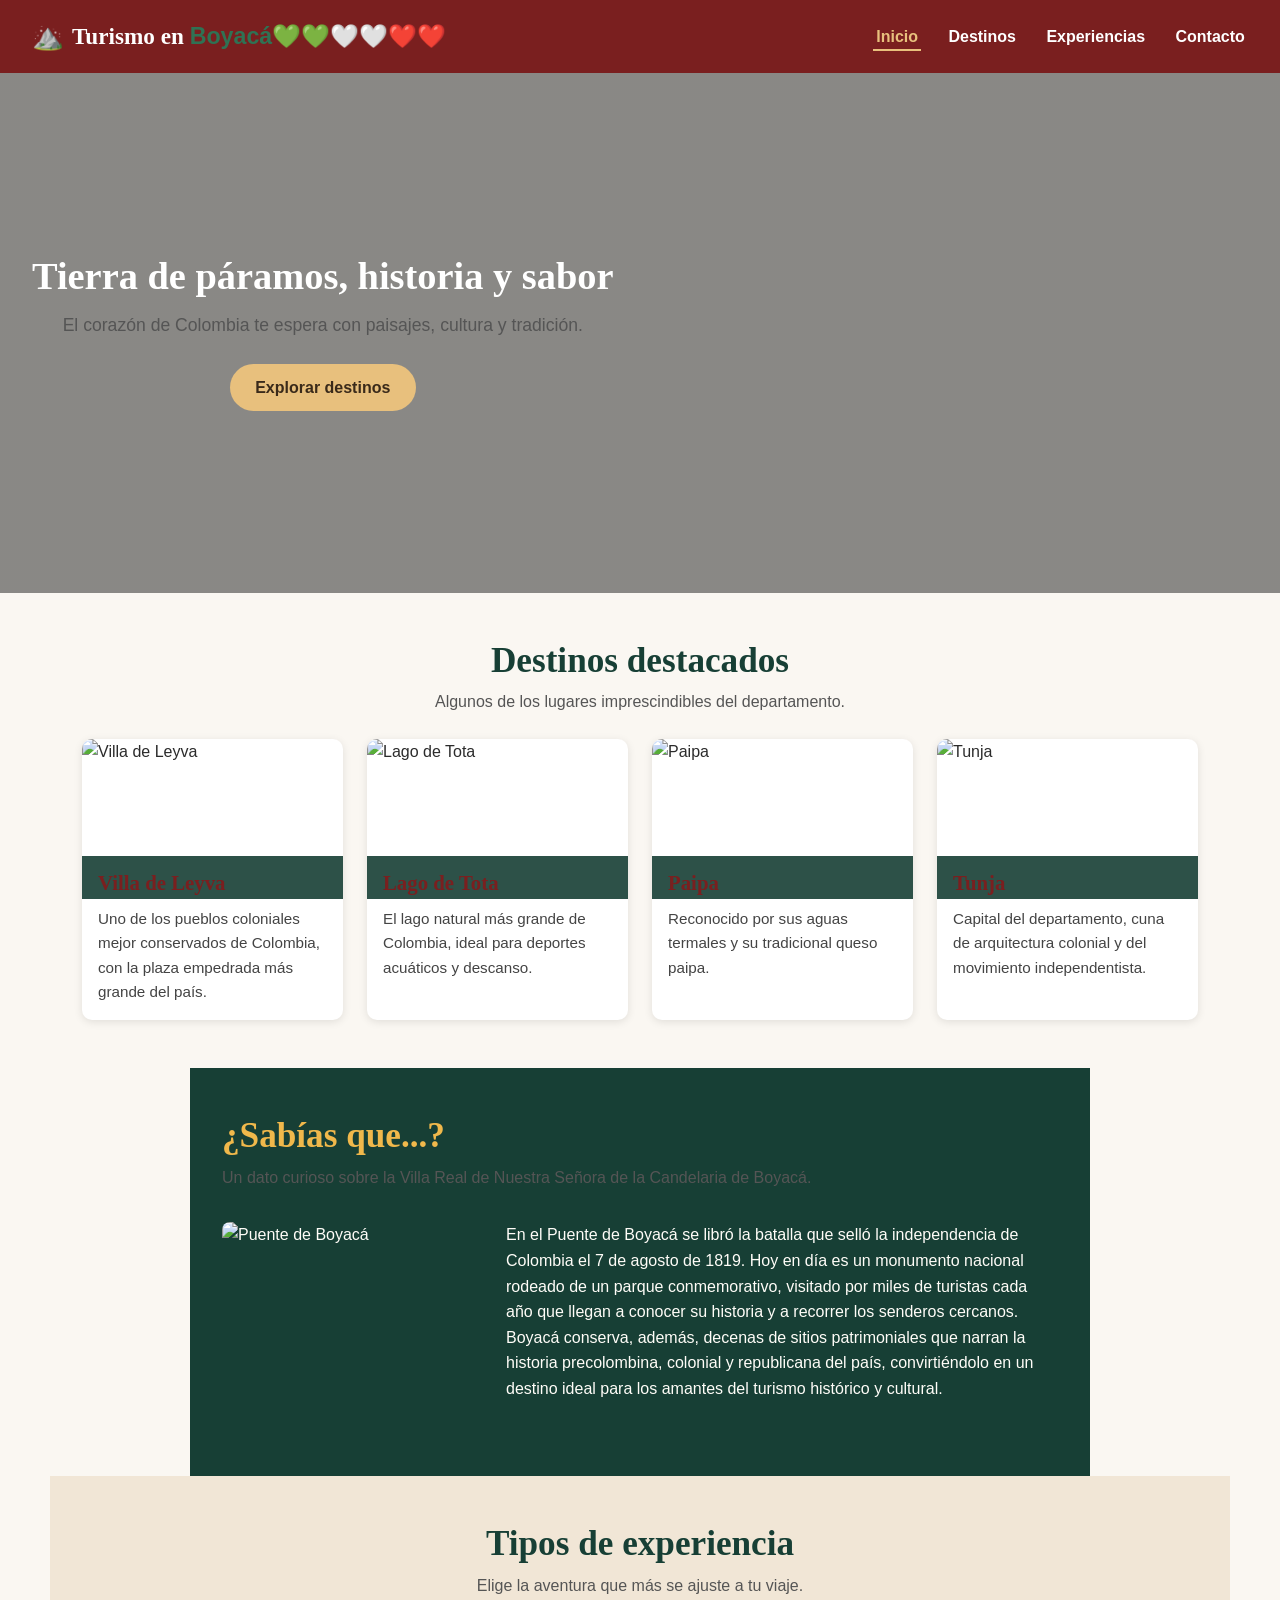
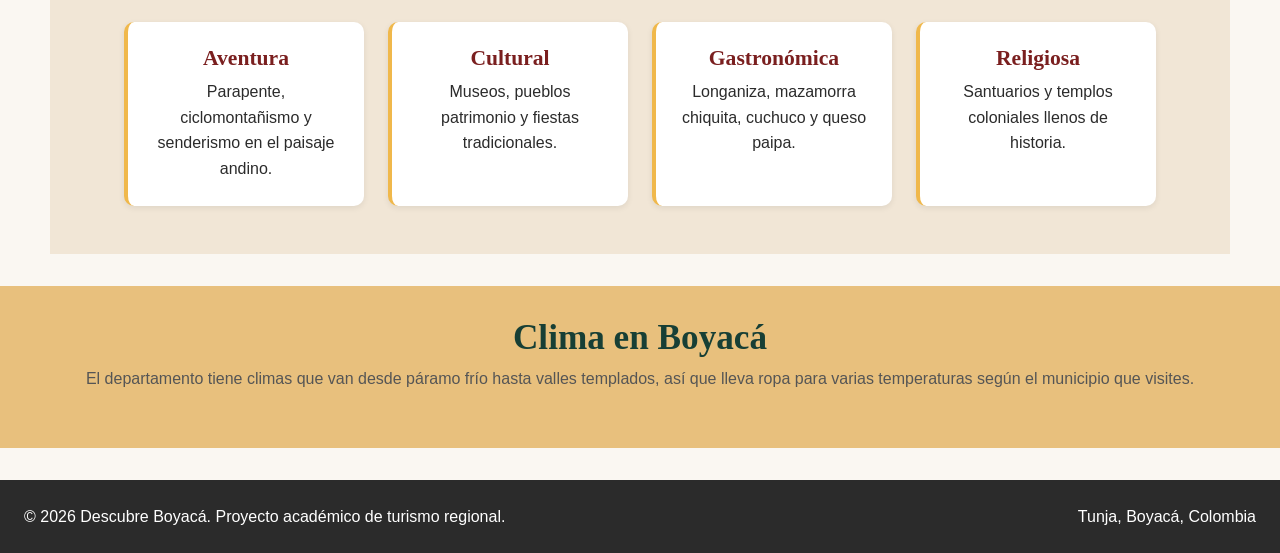
==== index.html @ d6150757 "i Agrega página de inicio con su archivo CSS" ====
<!DOCTYPE html>
<html lang="es">
<head>
    <meta charset="UTF-8">
    <meta name="viewport" content="width=device-width, initial-scale=1.0">
    <title> Turismo en Boyacá😊😊| Inicio</title>
    <link rel="stylesheet" href="css/pagina_de_inicio.css">
</head>
<body>

    <header class="header">
        <div class="logo">
            <span class="logo-icono" aria-hidden="true">⛰️</span>
            <h1>Turismo en <strong>Boyacá💚💚🤍🤍❤️❤️</strong></h1>
        </div>

        <nav class="nav" aria-label="Navegación principal">
            <ul>
                <li><a href="index.html" class="activo">Inicio</a></li>
                <li><a href="destinos.html">Destinos</a></li>
                <li><a href="experiencias.html">Experiencias</a></li>
                <li><a href="contacto.html">Contacto</a></li>
            </ul>
        </nav>
    </header>

    <main>
        <section class="hero">
            <div class="hero-contenido">
                <h2>Tierra de páramos, historia y sabor</h2>
                <p>El corazón de Colombia te espera con paisajes, cultura y tradición.</p>
                <a href="destinos.html" class="btn">Explorar destinos</a>
            </div>
        </section>

        <section class="destinos" id="destinos-destacados">
            <h2>Destinos destacados</h2>
            <p>Algunos de los lugares imprescindibles del departamento.</p>

            <div class="destinos-grid">
                <article class="tarjeta">
                    <figure>
                        <img src="https://images.unsplash.com/photo-1583531352515-8884af319dc1?w=500" alt="Villa de Leyva">
                        <figcaption>Villa de Leyva</figcaption>
                    </figure>
                    <p>Uno de los pueblos coloniales mejor conservados de Colombia, con la plaza empedrada más grande del país.</p>
                </article>

                <article class="tarjeta">
                    <figure>
                        <img src="https://images.unsplash.com/photo-1531968455001-5c5272a41129?w=500" alt="Lago de Tota">
                        <figcaption>Lago de Tota</figcaption>
                    </figure>
                    <p>El lago natural más grande de Colombia, ideal para deportes acuáticos y descanso.</p>
                </article>

                <article class="tarjeta">
                    <figure>
                        <img src="https://images.unsplash.com/photo-1531572753322-ad063cecc140?w=500" alt="Paipa">
                        <figcaption>Paipa</figcaption>
                    </figure>
                    <p>Reconocido por sus aguas termales y su tradicional queso paipa.</p>
                </article>

                <article class="tarjeta">
                    <figure>
                        <img src="https://images.unsplash.com/photo-1519681393784-d120267933ba?w=500" alt="Tunja">
                        <figcaption>Tunja</figcaption>
                    </figure>
                    <p>Capital del departamento, cuna de arquitectura colonial y del movimiento independentista.</p>
                </article>
            </div>
        </section>

        <section class="resena">
            <h2>¿Sabías que...?</h2>
            <p>Un dato curioso sobre la Villa Real de Nuestra Señora de la Candelaria de Boyacá.</p>

            <article class="resena-contenido">
                <img src="https://images.unsplash.com/photo-1560184897-ae75f418493e?w=400" alt="Puente de Boyacá" class="img-flotante">
                <p>En el Puente de Boyacá se libró la batalla que selló la independencia de Colombia el 7 de agosto de 1819. Hoy en día es un monumento nacional rodeado de un parque conmemorativo, visitado por miles de turistas cada año que llegan a conocer su historia y a recorrer los senderos cercanos. Boyacá conserva, además, decenas de sitios patrimoniales que narran la historia precolombina, colonial y republicana del país, convirtiéndolo en un destino ideal para los amantes del turismo histórico y cultural.</p>
            </article>
        </section>

        <section class="experiencias">
            <h2>Tipos de experiencia</h2>
            <p>Elige la aventura que más se ajuste a tu viaje.</p>

            <div class="experiencias-lista">
                <div class="experiencia-item">
                    <h3>Aventura</h3>
                    <p>Parapente, ciclomontañismo y senderismo en el paisaje andino.</p>
                </div>
                <div class="experiencia-item">
                    <h3>Cultural</h3>
                    <p>Museos, pueblos patrimonio y fiestas tradicionales.</p>
                </div>
                <div class="experiencia-item">
                    <h3>Gastronómica</h3>
                    <p>Longaniza, mazamorra chiquita, cuchuco y queso paipa.</p>
                </div>
                <div class="experiencia-item">
                    <h3>Religiosa</h3>
                    <p>Santuarios y templos coloniales llenos de historia.</p>
                </div>
            </div>
        </section>

        <aside class="dato-clima">
            <h2>Clima en Boyacá</h2>
            <p>El departamento tiene climas que van desde páramo frío hasta valles templados, así que lleva ropa para varias temperaturas según el municipio que visites.</p>
        </aside>
    </main>

    <footer class="footer">
        <p>&copy; 2026 Descubre Boyacá. Proyecto académico de turismo regional.</p>
        <p>Tunja, Boyacá, Colombia</p>
    </footer>

</body>
</html>
---- css/pagina_de_inicio.css ----
:root {
  --verde: #173f35;
  --verde-claro: #2f7254;
  --amarillo: #f0b84b;
  --crema: #f8f4e9;
  --tinta: #23332d;
  --blanco: #fffdf8;
}

* {
  box-sizing: border-box;
}

body {
  margin: 0;
  color: var(--tinta);
  background: var(--crema);
  font-family: 'DM Sans', sans-serif;
  line-height: 1.6;
}

h1, h2, h3, p {
  margin-top: 0;
}

h1, h2, h3 {
  font-family: 'Playfair Display', serif;
  line-height: 1.15;
}

.header {
  align-items: center;
  background: var(--blanco);
  display: flex;
  justify-content: space-between;
  padding: 1rem 6vw;
  gap: 2rem;
}

.logo, .nav ul, .experiencias-lista {
  align-items: center;
  display: flex;
}

.logo {
  gap: .65rem;
}

.logo h1 {
  font-size: 1.45rem;
  margin: 0;
}

.logo strong {
  color: var(--verde-claro);
}

.logo-icono {
  font-size: 1.8rem;
}

.nav ul {
  gap: 1.4rem;
  list-style: none;
  margin: 0;
  padding: 0;
}

.nav a {
  color: var(--tinta);
  font-weight: 700;
  text-decoration: none;
}

.nav a:hover, .nav .activo {
  color: var(--verde-claro);
}

.hero {
  align-items: center;
  background: linear-gradient(90deg, rgba(15, 42, 34, .9), rgba(15, 42, 34, .28)), url('https://images.unsplash.com/photo-1500530855697-b586d89ba3ee?w=1600') center/cover;
  color: var(--blanco);
  display: flex;
  min-height: 520px;
  padding: 5rem 8vw;
}

.hero-contenido {
  max-width: 650px;
}

.hero h2 {
  font-size: clamp(2.5rem, 6vw, 5rem);
  margin-bottom: 1rem;
}

.hero p {
  font-size: 1.2rem;
  margin-bottom: 2rem;
}

.btn {
  background: var(--amarillo);
  border-radius: 3px;
  color: var(--tinta);
  display: inline-block;
  font-weight: 700;
  padding: .85rem 1.25rem;
  text-decoration: none;
}

.destinos, .resena, .experiencias, .dato-clima {
  margin: 0 auto;
  max-width: 1180px;
  padding: 5rem 6vw;
}

.destinos h2, .resena h2, .experiencias h2, .dato-clima h2 {
  color: var(--verde);
  font-size: 2.2rem;
  margin-bottom: .5rem;
}

.destinos-grid {
  display: grid;
  gap: 1.5rem;
  grid-template-columns: repeat(4, 1fr);
  margin-top: 2rem;
}

.tarjeta {
  background: var(--blanco);
  box-shadow: 0 8px 24px rgba(35, 51, 45, .08);
}

.tarjeta figure {
  margin: 0;
  position: relative;
}

.tarjeta img {
  display: block;
  height: 210px;
  object-fit: cover;
  width: 100%;
}

.tarjeta figcaption {
  background: rgba(23, 63, 53, .9);
  bottom: 0;
  color: var(--blanco);
  font-family: 'Playfair Display', serif;
  font-size: 1.3rem;
  left: 0;
  padding: .65rem 1rem;
  position: absolute;
  right: 0;
}

.tarjeta > p {
  margin: 0;
  padding: 1.2rem;
}

.resena {
  background: var(--verde);
  color: var(--blanco);
  max-width: none;
}

.resena h2 {
  color: var(--amarillo);
}

.resena-contenido {
  margin: 2rem auto 0;
  max-width: 1080px;
}

.img-flotante {
  float: left;
  height: 190px;
  margin: 0 2rem 1rem 0;
  object-fit: cover;
  width: 280px;
}

.experiencias-lista {
  align-items: stretch;
  gap: 1rem;
  justify-content: space-between;
  margin-top: 2rem;
}

.experiencia-item {
  border-left: 4px solid var(--amarillo);
  flex: 1;
  padding: .5rem 1rem;
}

.experiencia-item h3 {
  color: var(--verde-claro);
  font-size: 1.35rem;
}

.dato-clima {
  background: #e6eee3;
  max-width: none;
}

.footer {
  background: #102e28;
  color: var(--blanco);
  display: flex;
  justify-content: space-between;
  padding: 1.5rem 6vw;
}

.footer p {
  margin: 0;
}

@media (max-width: 850px) {
  .header, .footer {
    align-items: flex-start;
    flex-direction: column;
  }

  .nav ul {
    flex-wrap: wrap;
  }

  .destinos-grid {
    grid-template-columns: repeat(2, 1fr);
  }

  .experiencias-lista {
    flex-wrap: wrap;
  }

  .experiencia-item {
    flex-basis: 40%;
  }
}

@media (max-width: 520px) {
  .hero {
    min-height: 460px;
    padding: 4rem 6vw;
  }

  .destinos-grid {
    grid-template-columns: 1fr;
  }

  .experiencia-item {
    flex-basis: 100%;
  }

  .img-flotante {
    float: none;
    height: 220px;
    margin: 0 0 1rem;
    width: 100%;
  }
}
/* ==========================================================
   SELECTOR UNIVERSAL (*)
   ========================================================== */
* {
  margin: 0;
  padding: 0;
  box-sizing: border-box;
  font-family: 'Segoe UI', Arial, sans-serif;
}

body {
  color: #2b2b2b;
  background-color: #faf7f2;
  line-height: 1.6;
}

h2 {
  font-size: 1.8rem;
  color: #7a1f1f;
  margin-bottom: 0.4rem;
}

/* SELECTOR DE HERMANO ADYACENTE (+)
   Aplica solo al párrafo que va INMEDIATAMENTE después de un h2 */
h2 + p {
  color: #555;
  margin-bottom: 1.5rem;
}

/* SELECTOR DE HERMANOS GENERALES (~)
   Aplica a TODOS los párrafos hermanos posteriores a un h2 dentro de .resena-contenido */
.resena-contenido h2 ~ p {
  text-indent: 1rem;
}

/* ==========================================================
   ENCABEZADO
   ========================================================== */
.header {
  display: flex;
  justify-content: space-between;
  align-items: center;
  flex-wrap: wrap;
  background-color: #7a1f1f;
  color: #fff;
  padding: 1rem 2rem;
}

.logo {
  display: flex;
  align-items: center;
  gap: 0.5rem;
}

.logo-icono {
  font-size: 1.6rem;
}

/* NAV con FLEXBOX (técnica de layout #1) */
.nav ul {
  display: flex;
  list-style: none;
  gap: 1.5rem;
}

/* SELECTOR DE HIJO DIRECTO (>)
   Solo afecta a los <a> que son hijos directos de <li>, dentro del nav */
.nav > ul > li > a {
  color: #fff;
  text-decoration: none;
  font-weight: 600;
  padding: 0.3rem 0.2rem;
  border-bottom: 2px solid transparent;
  transition: border-color 0.3s ease, color 0.3s ease; /* TRANSICIÓN */
}

.nav > ul > li > a:hover,
.nav > ul > li > a.activo {
  border-bottom: 2px solid #e8c07d;
  color: #e8c07d;
}

/* ==========================================================
   HERO con ANIMACIÓN
   ========================================================== */
.hero {
  background: linear-gradient(rgba(0,0,0,0.45), rgba(0,0,0,0.45)),
              url('https://images.unsplash.com/photo-1519681393784-d120267933ba?w=1200') center/cover no-repeat;
  color: #fff;
  padding: 6rem 2rem;
  text-align: center;
}

.hero-contenido {
  animation: aparecer 1.2s ease-out; /* ANIMACIÓN (requisito) */
}

@keyframes aparecer {
  from {
    opacity: 0;
    transform: translateY(30px);
  }
  to {
    opacity: 1;
    transform: translateY(0);
  }
}

.hero-contenido h2 {
  color: #fff;
  font-size: 2.4rem;
  margin-bottom: 0.8rem;
}

.hero-contenido p {
  margin-bottom: 1.5rem;
  font-size: 1.1rem;
}

/* Botón con TRANSICIÓN al pasar el mouse */
.btn {
  display: inline-block;
  background-color: #e8c07d;
  color: #3a2a1a;
  text-decoration: none;
  padding: 0.7rem 1.6rem;
  border-radius: 30px;
  font-weight: bold;
  transition: transform 0.3s ease, background-color 0.3s ease; /* TRANSICIÓN (requisito) */
}

.btn:hover {
  background-color: #d8a85a;
  transform: scale(1.08);
}

/* ==========================================================
   DESTINOS con GRID (técnica de layout #2)
   ========================================================== */
.destinos {
  padding: 3rem 2rem;
  text-align: center;
}

.destinos-grid {
  display: grid;
  grid-template-columns: repeat(auto-fit, minmax(220px, 1fr));
  gap: 1.5rem;
  margin-top: 1.5rem;
  text-align: left;
}

.tarjeta {
  background: #fff;
  border-radius: 10px;
  overflow: hidden;
  box-shadow: 0 2px 8px rgba(0,0,0,0.1);
  transition: transform 0.3s ease, box-shadow 0.3s ease;
}

.tarjeta:hover {
  transform: translateY(-6px);
  box-shadow: 0 8px 16px rgba(0,0,0,0.18);
}

.tarjeta img {
  width: 100%;
  height: 160px;
  object-fit: cover;
  display: block;
}

.tarjeta figcaption {
  font-weight: bold;
  padding: 0.6rem 1rem 0;
  color: #7a1f1f;
}

.tarjeta p {
  padding: 0.5rem 1rem 1rem;
  font-size: 0.95rem;
  color: #444;
}

/* ==========================================================
   RESEÑA con FLOAT (técnica de layout #3)
   ========================================================== */
.resena {
  padding: 3rem 2rem;
  max-width: 900px;
  margin: 0 auto;
}

.resena-contenido {
  overflow: auto; /* limpia el float para que el fondo lo respete */
}

.img-flotante {
  float: left;               /* FLOAT (requisito) */
  width: 260px;
  margin: 0 1.5rem 1rem 0;
  border-radius: 8px;
}

/* ==========================================================
   EXPERIENCIAS con FLEX
   ========================================================== */
.experiencias {
  background-color: #f1e6d6;
  padding: 3rem 2rem;
  text-align: center;
}

.experiencias-lista {
  display: flex;
  flex-wrap: wrap;
  justify-content: center;
  gap: 1.5rem;
  margin-top: 1.5rem;
}

.experiencia-item {
  background: #fff;
  padding: 1.5rem;
  border-radius: 10px;
  flex: 1 1 200px;
  max-width: 240px;
  box-shadow: 0 2px 6px rgba(0,0,0,0.08);
}

.experiencia-item h3 {
  color: #7a1f1f;
  margin-bottom: 0.5rem;
}

/* ==========================================================
   ASIDE y FOOTER
   ========================================================== */
.dato-clima {
  background-color: #e8c07d;
  padding: 2rem;
  text-align: center;
  margin: 2rem 0;
}

.footer {
  background-color: #2b2b2b;
  color: #fff;
  text-align: center;
  padding: 1.5rem;
}

/* ==========================================================
   RESPONSIVE BÁSICO
   ========================================================== */
@media (max-width: 600px) {
  .header {
    flex-direction: column;
    gap: 1rem;
  }
  .hero-contenido h2 {
    font-size: 1.8rem;
  }
  .img-flotante {
    float: none;
    width: 100%;
    margin: 0 0 1rem 0;
  }
}
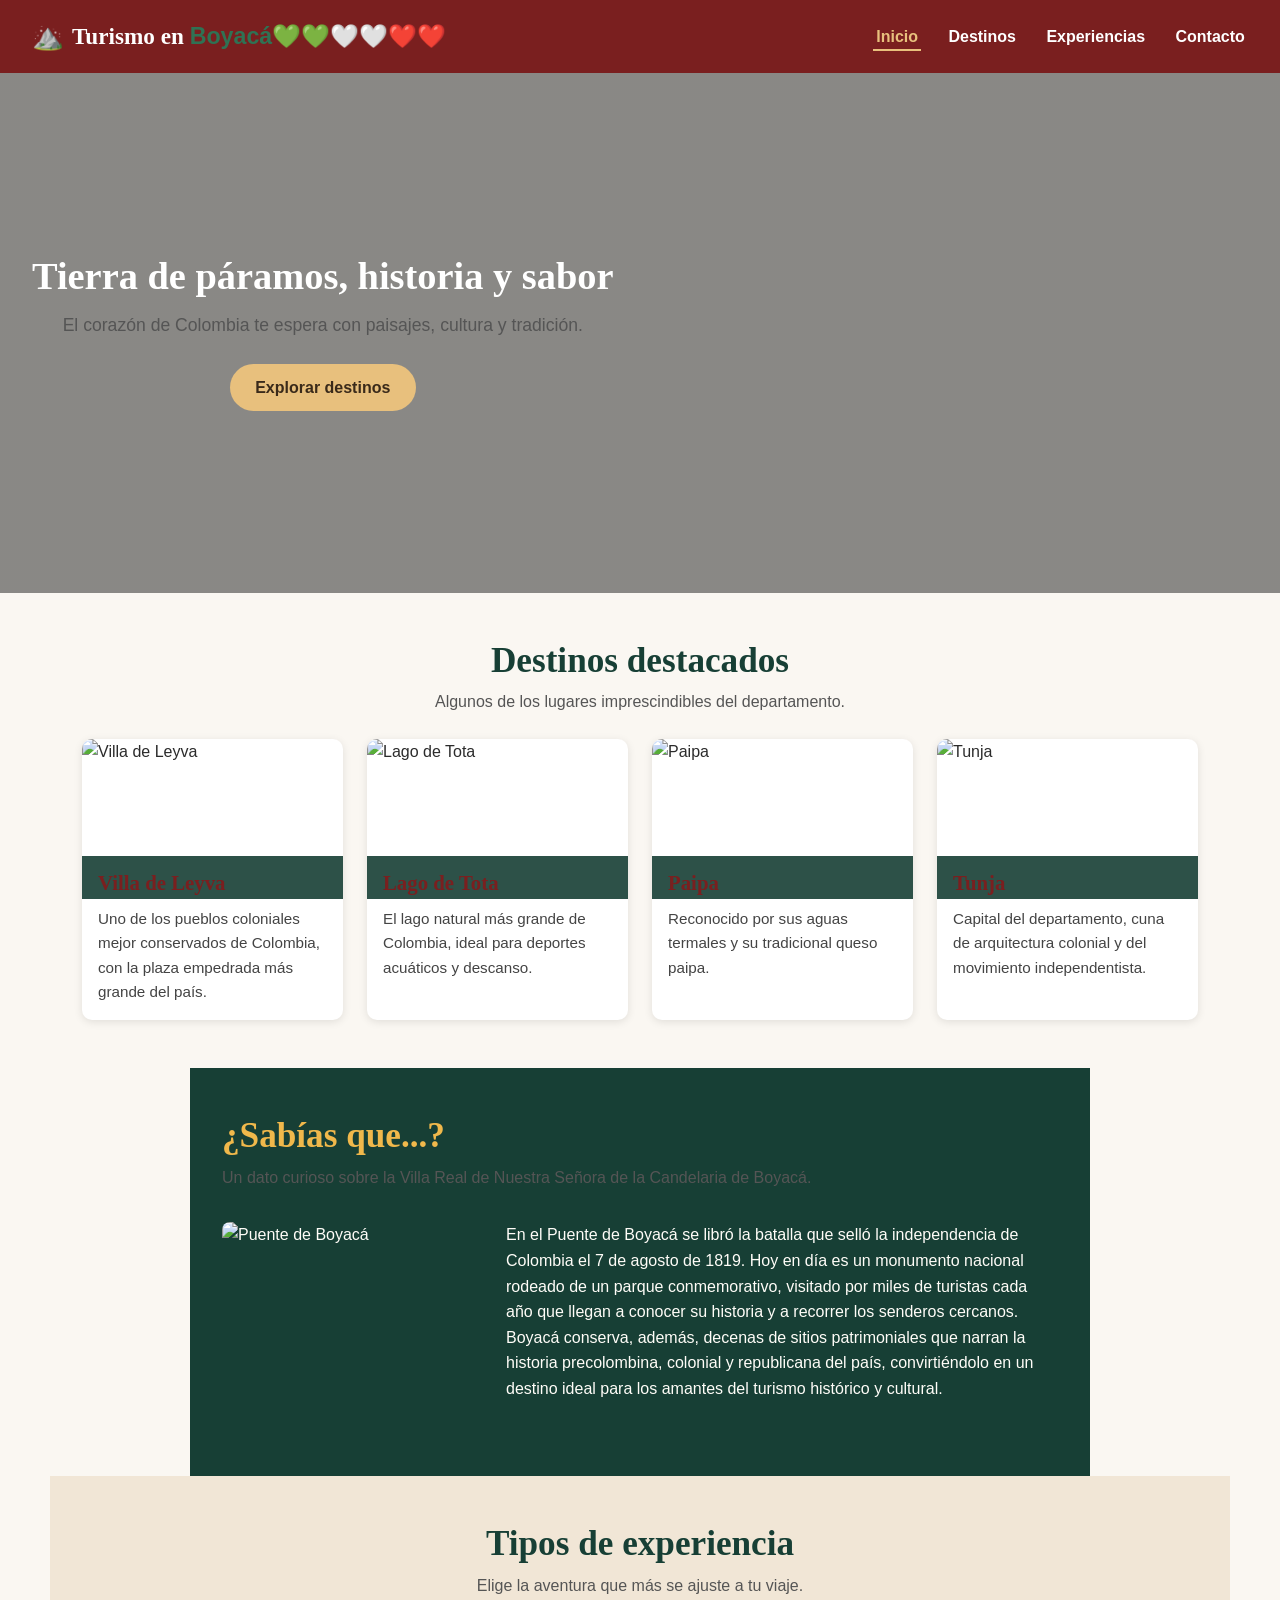
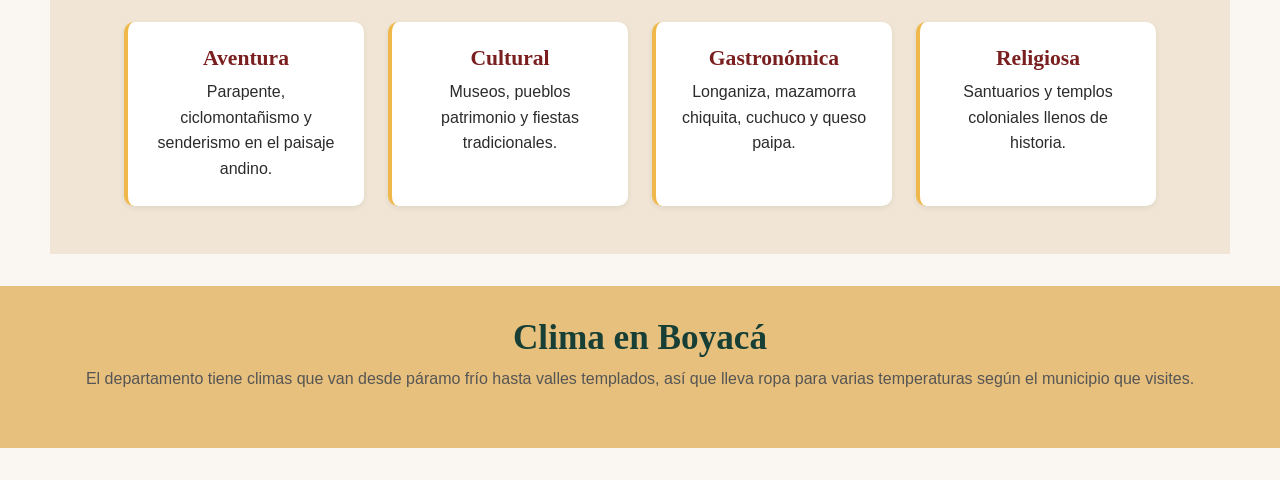
==== commit 4969ce30: "modificacion de pagina principal" ====
--- a/index.html
+++ b/index.html
@@ -112,10 +112,5 @@
         </aside>
     </main>
 
-    <footer class="footer">
-        <p>&copy; 2026 Descubre Boyacá. Proyecto académico de turismo regional.</p>
-        <p>Tunja, Boyacá, Colombia</p>
-    </footer>
-
 </body>
 </html>
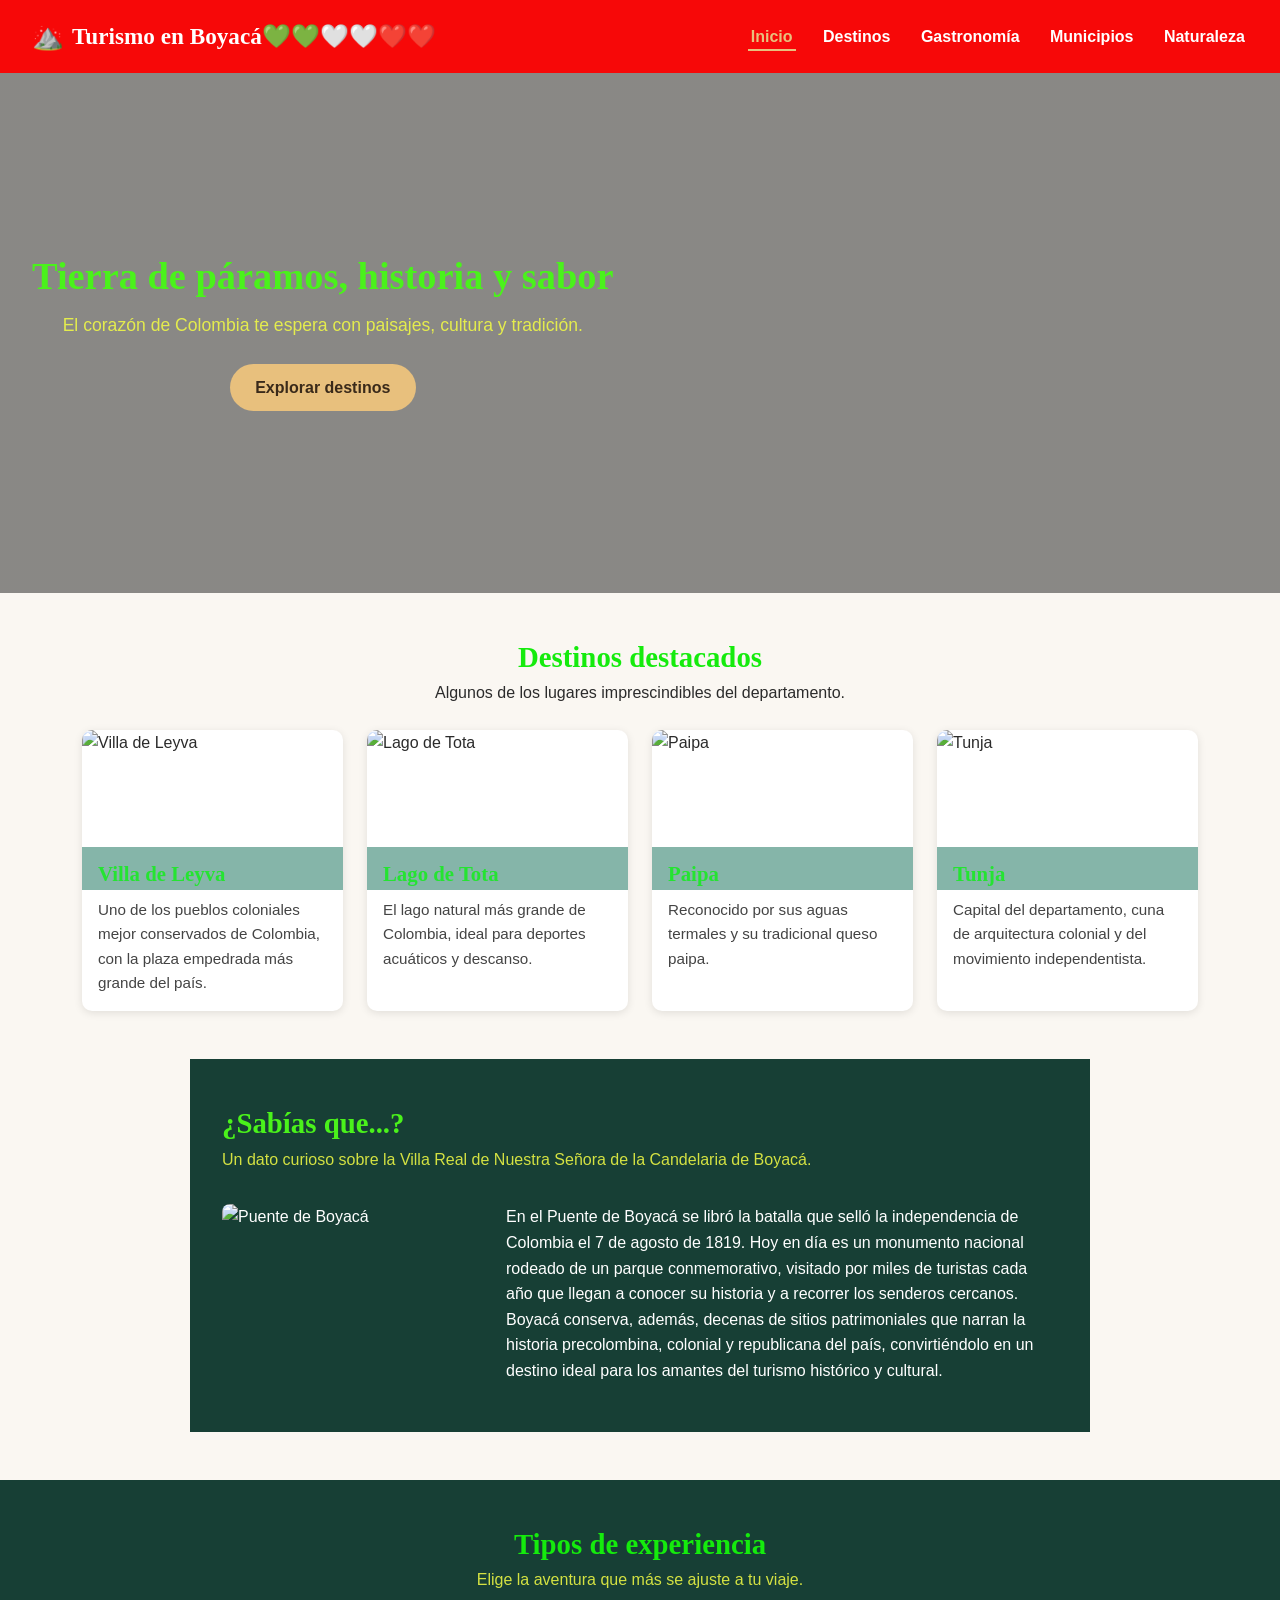
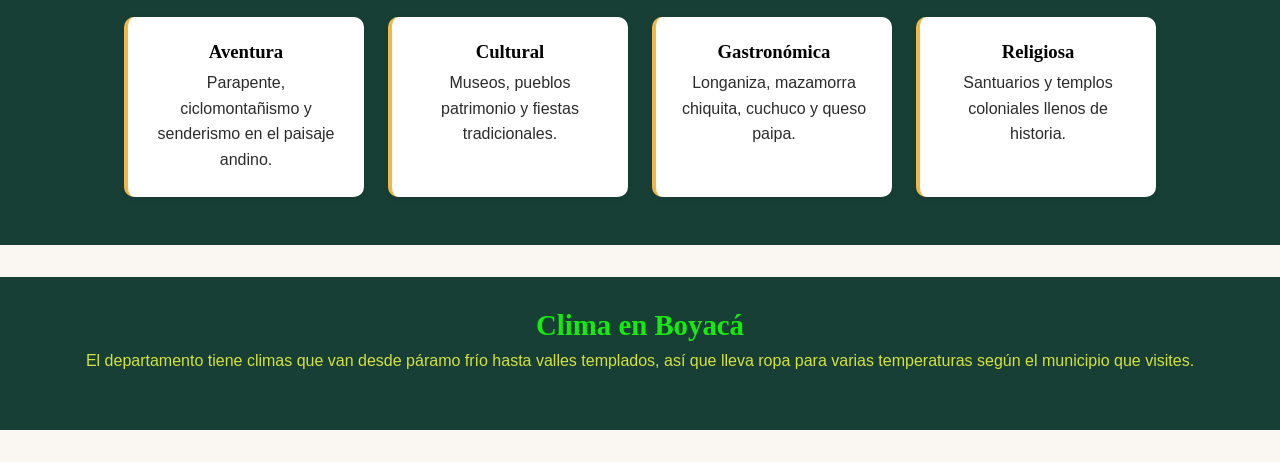
==== commit 5df8903a: "mejora pagina principal" ====
--- a/index.html
+++ b/index.html
@@ -10,24 +10,24 @@
 
     <header class="header">
         <div class="logo">
-            <span class="logo-icono" aria-hidden="true">⛰️</span>
-            <h1>Turismo en <strong>Boyacá💚💚🤍🤍❤️❤️</strong></h1>
+            <span class="logo-icono">⛰️</span>
+            <h1>Turismo en Boyacá💚💚🤍🤍❤️❤️</h1>
         </div>
 
-        <nav class="nav" aria-label="Navegación principal">
+        <nav class="nav">
             <ul>
                 <li><a href="index.html" class="activo">Inicio</a></li>
                 <li><a href="destinos.html">Destinos</a></li>
-                <li><a href="experiencias.html">Experiencias</a></li>
-                <li><a href="contacto.html">Contacto</a></li>
+                <li><a href="gastronomia.html">Gastronomía</a></li>
+                <li><a href="municipios.html">Municipios</a></li>
+                <li><a href="naturaleza.html">Naturaleza</a></li>
             </ul>
         </nav>
     </header>
 
-    <main>
         <section class="hero">
             <div class="hero-contenido">
-                <h2>Tierra de páramos, historia y sabor</h2>
+                <h2 class="hero-titulo">Tierra de páramos, historia y sabor</h2>
                 <p>El corazón de Colombia te espera con paisajes, cultura y tradición.</p>
                 <a href="destinos.html" class="btn">Explorar destinos</a>
             </div>
@@ -35,8 +35,7 @@
 
         <section class="destinos" id="destinos-destacados">
             <h2>Destinos destacados</h2>
-            <p>Algunos de los lugares imprescindibles del departamento.</p>
-
+            Algunos de los lugares imprescindibles del departamento.
             <div class="destinos-grid">
                 <article class="tarjeta">
                     <figure>
@@ -110,7 +109,5 @@
             <h2>Clima en Boyacá</h2>
             <p>El departamento tiene climas que van desde páramo frío hasta valles templados, así que lleva ropa para varias temperaturas según el municipio que visites.</p>
         </aside>
-    </main>
-
 </body>
 </html>
--- a/css/pagina_de_inicio.css
+++ b/css/pagina_de_inicio.css
@@ -1,137 +1,167 @@
-
-:root {
-  --verde: #173f35;
-  --verde-claro: #2f7254;
-  --amarillo: #f0b84b;
-  --crema: #f8f4e9;
-  --tinta: #23332d;
-  --blanco: #fffdf8;
-}
-
 * {
   box-sizing: border-box;
+  margin: 0;
+  padding: 0;
+  font-family: 'Segoe UI', Arial, sans-serif;
 }
 
 body {
-  margin: 0;
-  color: var(--tinta);
-  background: var(--crema);
-  font-family: 'DM Sans', sans-serif;
+  background-color: #faf7f2;
+  color: #2b2b2b;
   line-height: 1.6;
 }
 
-h1, h2, h3, p {
-  margin-top: 0;
-}
-
-h1, h2, h3 {
+h2 {
+  color: #15eb0d;
+  font-size: 1.8rem;
+  line-height: 1.15;
+  margin-bottom: .4rem;
+}
+
+h1,h2,h3 {
   font-family: 'Playfair Display', serif;
   line-height: 1.15;
 }
 
+h2 + p {
+  color: #f2fb44dc;
+  margin-bottom: 1.5rem;
+}
+
 .header {
   align-items: center;
-  background: var(--blanco);
-  display: flex;
+  background-color: #f70808;
+  color: #fff;
+  display: flex;
+  flex-wrap: wrap;
+  gap: 2rem;
   justify-content: space-between;
-  padding: 1rem 6vw;
-  gap: 2rem;
-}
-
-.logo, .nav ul, .experiencias-lista {
-  align-items: center;
-  display: flex;
+  padding: 1rem 2rem;
 }
 
 .logo {
-  gap: .65rem;
+  align-items: center;
+  display: flex;
+  gap: .5rem;
 }
 
 .logo h1 {
   font-size: 1.45rem;
-  margin: 0;
 }
 
 .logo strong {
-  color: var(--verde-claro);
+  color: #4fcc7d;
 }
 
 .logo-icono {
-  font-size: 1.8rem;
+  font-size: 1.6rem;
 }
 
 .nav ul {
-  gap: 1.4rem;
+  align-items: center;
+  display: flex;
+  gap: 1.5rem;
   list-style: none;
-  margin: 0;
-  padding: 0;
-}
-
-.nav a {
-  color: var(--tinta);
-  font-weight: 700;
+}
+
+.nav > ul > li > a {
+  border-bottom: 2px solid transparent;
+  color: #fff;
+  font-weight: 600;
+  padding: .3rem .2rem;
   text-decoration: none;
-}
-
-.nav a:hover, .nav .activo {
-  color: var(--verde-claro);
+  transition: border-color .3s ease, color .3s ease;
+}
+
+.nav > ul > li > a:hover,
+.nav > ul > li > a.activo {
+  border-bottom-color: #e8c07d;
+  color: #e8c07d;
 }
 
 .hero {
   align-items: center;
-  background: linear-gradient(90deg, rgba(15, 42, 34, .9), rgba(15, 42, 34, .28)), url('https://images.unsplash.com/photo-1500530855697-b586d89ba3ee?w=1600') center/cover;
-  color: var(--blanco);
+  background: linear-gradient(rgba(0, 0, 0, .45), rgba(0, 0, 0, .45)),
+    url('https://images.unsplash.com/photo-1519681393784-d120267933ba?w=1200') center/cover no-repeat;
+  color: #fff;
   display: flex;
   min-height: 520px;
-  padding: 5rem 8vw;
+  padding: 6rem 2rem;
+  text-align: center;
 }
 
 .hero-contenido {
+  animation: aparecer 3.6s ease-out;
   max-width: 650px;
 }
 
-.hero h2 {
-  font-size: clamp(2.5rem, 6vw, 5rem);
-  margin-bottom: 1rem;
-}
-
-.hero p {
-  font-size: 1.2rem;
-  margin-bottom: 2rem;
+@keyframes aparecer {
+  from {
+    opacity: 0;
+    transform: translateY(500px);
+  }
+
+  to {
+    opacity: 1;
+    transform: translateY(0px);
+  }
+}
+
+.hero-contenido h2 {
+  color: #4af21b;
+  font-size: 2.4rem;
+  margin-bottom: .8rem;
+}
+
+.hero-contenido p {
+  font-size: 1.1rem;
+  margin-bottom: 1.5rem;
 }
 
 .btn {
-  background: var(--amarillo);
-  border-radius: 3px;
-  color: var(--tinta);
+  background-color: #e8c07d;
+  border-radius: 30px;
+  color: #3a2a1a;
   display: inline-block;
-  font-weight: 700;
-  padding: .85rem 1.25rem;
+  font-weight: bold;
+  padding: .7rem 1.6rem;
   text-decoration: none;
-}
-
-.destinos, .resena, .experiencias, .dato-clima {
+  transition: transform .3s ease, background-color .3s ease;
+}
+
+.btn:hover {
+  background-color: #33f017;
+  color:blue;
+  transform: scale(1.08);
+}
+
+.destinos {
   margin: 0 auto;
   max-width: 1180px;
-  padding: 5rem 6vw;
-}
-
-.destinos h2, .resena h2, .experiencias h2, .dato-clima h2 {
-  color: var(--verde);
-  font-size: 2.2rem;
-  margin-bottom: .5rem;
+  padding: 3rem 2rem;
+  text-align: center;
+  
 }
 
 .destinos-grid {
   display: grid;
   gap: 1.5rem;
-  grid-template-columns: repeat(4, 1fr);
-  margin-top: 2rem;
+  grid-template-columns: repeat(auto-fit, minmax(220px, 1fr));
+  margin-top: 1.5rem;
+  text-align: left;
 }
 
 .tarjeta {
-  background: var(--blanco);
-  box-shadow: 0 8px 24px rgba(35, 51, 45, .08);
+  background: #ffffff;
+  border-radius: 10px;
+  box-shadow: 0 2px 8px rgba(0, 0, 0, .1);
+  overflow: hidden;
+  transition: transform .3s ease, box-shadow .3s ease;
+}
+
+.tarjeta:hover {
+  box-shadow: 0 8px 16px rgba(55, 255, 58, 1);
+  transform: translateY(-60px);
 }
 
 .tarjeta figure {
@@ -141,36 +171,40 @@
 
 .tarjeta img {
   display: block;
-  height: 210px;
+  height: 160px;
   object-fit: cover;
   width: 100%;
 }
 
 .tarjeta figcaption {
-  background: rgba(23, 63, 53, .9);
+  background: rgba(53, 132, 112, 0.6);
   bottom: 0;
-  color: var(--blanco);
+  color: #24e431;
   font-family: 'Playfair Display', serif;
   font-size: 1.3rem;
+  font-weight: bold;
   left: 0;
-  padding: .65rem 1rem;
+  padding: .6rem 1rem 0;
   position: absolute;
   right: 0;
 }
 
-.tarjeta > p {
-  margin: 0;
-  padding: 1.2rem;
+.tarjeta p {
+  color: #444444;
+  font-size: .95rem;
+  padding: .5rem 1rem 1rem;
 }
 
 .resena {
-  background: var(--verde);
-  color: var(--blanco);
-  max-width: none;
+  background: #173f35;
+  color: #fff;
+  margin: 0 auto 3rem;
+  max-width: 900px;
+  padding: 3rem 2rem;
 }
 
 .resena h2 {
-  color: var(--amarillo);
+  color: #4af21b;
 }
 
 .resena-contenido {
@@ -179,358 +213,48 @@
 }
 
 .img-flotante {
+  border-radius: 8px;
   float: left;
   height: 190px;
-  margin: 0 2rem 1rem 0;
+  margin: 0 1.5rem 1rem 0;
   object-fit: cover;
-  width: 280px;
+  width: 260px;
+}
+
+.experiencias {
+  background-color: #173f35;
+  padding: 3rem 2rem;
+  text-align: center;
 }
 
 .experiencias-lista {
   align-items: stretch;
-  gap: 1rem;
-  justify-content: space-between;
-  margin-top: 2rem;
-}
-
-.experiencia-item {
-  border-left: 4px solid var(--amarillo);
-  flex: 1;
-  padding: .5rem 1rem;
-}
-
-.experiencia-item h3 {
-  color: var(--verde-claro);
-  font-size: 1.35rem;
-}
-
-.dato-clima {
-  background: #e6eee3;
-  max-width: none;
-}
-
-.footer {
-  background: #102e28;
-  color: var(--blanco);
-  display: flex;
-  justify-content: space-between;
-  padding: 1.5rem 6vw;
-}
-
-.footer p {
-  margin: 0;
-}
-
-@media (max-width: 850px) {
-  .header, .footer {
-    align-items: flex-start;
-    flex-direction: column;
-  }
-
-  .nav ul {
-    flex-wrap: wrap;
-  }
-
-  .destinos-grid {
-    grid-template-columns: repeat(2, 1fr);
-  }
-
-  .experiencias-lista {
-    flex-wrap: wrap;
-  }
-
-  .experiencia-item {
-    flex-basis: 40%;
-  }
-}
-
-@media (max-width: 520px) {
-  .hero {
-    min-height: 460px;
-    padding: 4rem 6vw;
-  }
-
-  .destinos-grid {
-    grid-template-columns: 1fr;
-  }
-
-  .experiencia-item {
-    flex-basis: 100%;
-  }
-
-  .img-flotante {
-    float: none;
-    height: 220px;
-    margin: 0 0 1rem;
-    width: 100%;
-  }
-}
-/* ==========================================================
-   SELECTOR UNIVERSAL (*)
-   ========================================================== */
-* {
-  margin: 0;
-  padding: 0;
-  box-sizing: border-box;
-  font-family: 'Segoe UI', Arial, sans-serif;
-}
-
-body {
-  color: #2b2b2b;
-  background-color: #faf7f2;
-  line-height: 1.6;
-}
-
-h2 {
-  font-size: 1.8rem;
-  color: #7a1f1f;
-  margin-bottom: 0.4rem;
-}
-
-/* SELECTOR DE HERMANO ADYACENTE (+)
-   Aplica solo al párrafo que va INMEDIATAMENTE después de un h2 */
-h2 + p {
-  color: #555;
-  margin-bottom: 1.5rem;
-}
-
-/* SELECTOR DE HERMANOS GENERALES (~)
-   Aplica a TODOS los párrafos hermanos posteriores a un h2 dentro de .resena-contenido */
-.resena-contenido h2 ~ p {
-  text-indent: 1rem;
-}
-
-/* ==========================================================
-   ENCABEZADO
-   ========================================================== */
-.header {
-  display: flex;
-  justify-content: space-between;
-  align-items: center;
+  display: flex;
   flex-wrap: wrap;
-  background-color: #7a1f1f;
-  color: #fff;
-  padding: 1rem 2rem;
-}
-
-.logo {
-  display: flex;
-  align-items: center;
-  gap: 0.5rem;
-}
-
-.logo-icono {
-  font-size: 1.6rem;
-}
-
-/* NAV con FLEXBOX (técnica de layout #1) */
-.nav ul {
-  display: flex;
-  list-style: none;
   gap: 1.5rem;
-}
-
-/* SELECTOR DE HIJO DIRECTO (>)
-   Solo afecta a los <a> que son hijos directos de <li>, dentro del nav */
-.nav > ul > li > a {
-  color: #fff;
-  text-decoration: none;
-  font-weight: 600;
-  padding: 0.3rem 0.2rem;
-  border-bottom: 2px solid transparent;
-  transition: border-color 0.3s ease, color 0.3s ease; /* TRANSICIÓN */
-}
-
-.nav > ul > li > a:hover,
-.nav > ul > li > a.activo {
-  border-bottom: 2px solid #e8c07d;
-  color: #e8c07d;
-}
-
-/* ==========================================================
-   HERO con ANIMACIÓN
-   ========================================================== */
-.hero {
-  background: linear-gradient(rgba(0,0,0,0.45), rgba(0,0,0,0.45)),
-              url('https://images.unsplash.com/photo-1519681393784-d120267933ba?w=1200') center/cover no-repeat;
-  color: #fff;
-  padding: 6rem 2rem;
-  text-align: center;
-}
-
-.hero-contenido {
-  animation: aparecer 1.2s ease-out; /* ANIMACIÓN (requisito) */
-}
-
-@keyframes aparecer {
-  from {
-    opacity: 0;
-    transform: translateY(30px);
-  }
-  to {
-    opacity: 1;
-    transform: translateY(0);
-  }
-}
-
-.hero-contenido h2 {
-  color: #fff;
-  font-size: 2.4rem;
-  margin-bottom: 0.8rem;
-}
-
-.hero-contenido p {
-  margin-bottom: 1.5rem;
-  font-size: 1.1rem;
-}
-
-/* Botón con TRANSICIÓN al pasar el mouse */
-.btn {
-  display: inline-block;
-  background-color: #e8c07d;
-  color: #3a2a1a;
-  text-decoration: none;
-  padding: 0.7rem 1.6rem;
-  border-radius: 30px;
-  font-weight: bold;
-  transition: transform 0.3s ease, background-color 0.3s ease; /* TRANSICIÓN (requisito) */
-}
-
-.btn:hover {
-  background-color: #d8a85a;
-  transform: scale(1.08);
-}
-
-/* ==========================================================
-   DESTINOS con GRID (técnica de layout #2)
-   ========================================================== */
-.destinos {
-  padding: 3rem 2rem;
-  text-align: center;
-}
-
-.destinos-grid {
-  display: grid;
-  grid-template-columns: repeat(auto-fit, minmax(220px, 1fr));
-  gap: 1.5rem;
-  margin-top: 1.5rem;
-  text-align: left;
-}
-
-.tarjeta {
-  background: #fff;
-  border-radius: 10px;
-  overflow: hidden;
-  box-shadow: 0 2px 8px rgba(0,0,0,0.1);
-  transition: transform 0.3s ease, box-shadow 0.3s ease;
-}
-
-.tarjeta:hover {
-  transform: translateY(-6px);
-  box-shadow: 0 8px 16px rgba(0,0,0,0.18);
-}
-
-.tarjeta img {
-  width: 100%;
-  height: 160px;
-  object-fit: cover;
-  display: block;
-}
-
-.tarjeta figcaption {
-  font-weight: bold;
-  padding: 0.6rem 1rem 0;
-  color: #7a1f1f;
-}
-
-.tarjeta p {
-  padding: 0.5rem 1rem 1rem;
-  font-size: 0.95rem;
-  color: #444;
-}
-
-/* ==========================================================
-   RESEÑA con FLOAT (técnica de layout #3)
-   ========================================================== */
-.resena {
-  padding: 3rem 2rem;
-  max-width: 900px;
-  margin: 0 auto;
-}
-
-.resena-contenido {
-  overflow: auto; /* limpia el float para que el fondo lo respete */
-}
-
-.img-flotante {
-  float: left;               /* FLOAT (requisito) */
-  width: 260px;
-  margin: 0 1.5rem 1rem 0;
-  border-radius: 8px;
-}
-
-/* ==========================================================
-   EXPERIENCIAS con FLEX
-   ========================================================== */
-.experiencias {
-  background-color: #f1e6d6;
-  padding: 3rem 2rem;
-  text-align: center;
-}
-
-.experiencias-lista {
-  display: flex;
-  flex-wrap: wrap;
   justify-content: center;
-  gap: 1.5rem;
   margin-top: 1.5rem;
 }
 
 .experiencia-item {
   background: #fff;
-  padding: 1.5rem;
+  border-left: 4px solid #f0b84b;
   border-radius: 10px;
+  box-shadow: 0 2px 6px rgba(0, 0, 0, .08);
   flex: 1 1 200px;
   max-width: 240px;
-  box-shadow: 0 2px 6px rgba(0,0,0,0.08);
+  padding: 1.5rem;
 }
 
 .experiencia-item h3 {
-  color: #7a1f1f;
-  margin-bottom: 0.5rem;
-}
-
-/* ==========================================================
-   ASIDE y FOOTER
-   ========================================================== */
+  color: #010101;
+  margin-bottom: .5rem;
+}
+
 .dato-clima {
-  background-color: #e8c07d;
+  background-color: #173f35;
+  margin: 2rem 0;
+  max-width: none;
   padding: 2rem;
   text-align: center;
-  margin: 2rem 0;
-}
-
-.footer {
-  background-color: #2b2b2b;
-  color: #fff;
-  text-align: center;
-  padding: 1.5rem;
-}
-
-/* ==========================================================
-   RESPONSIVE BÁSICO
-   ========================================================== */
-@media (max-width: 600px) {
-  .header {
-    flex-direction: column;
-    gap: 1rem;
-  }
-  .hero-contenido h2 {
-    font-size: 1.8rem;
-  }
-  .img-flotante {
-    float: none;
-    width: 100%;
-    margin: 0 0 1rem 0;
-  }
 }
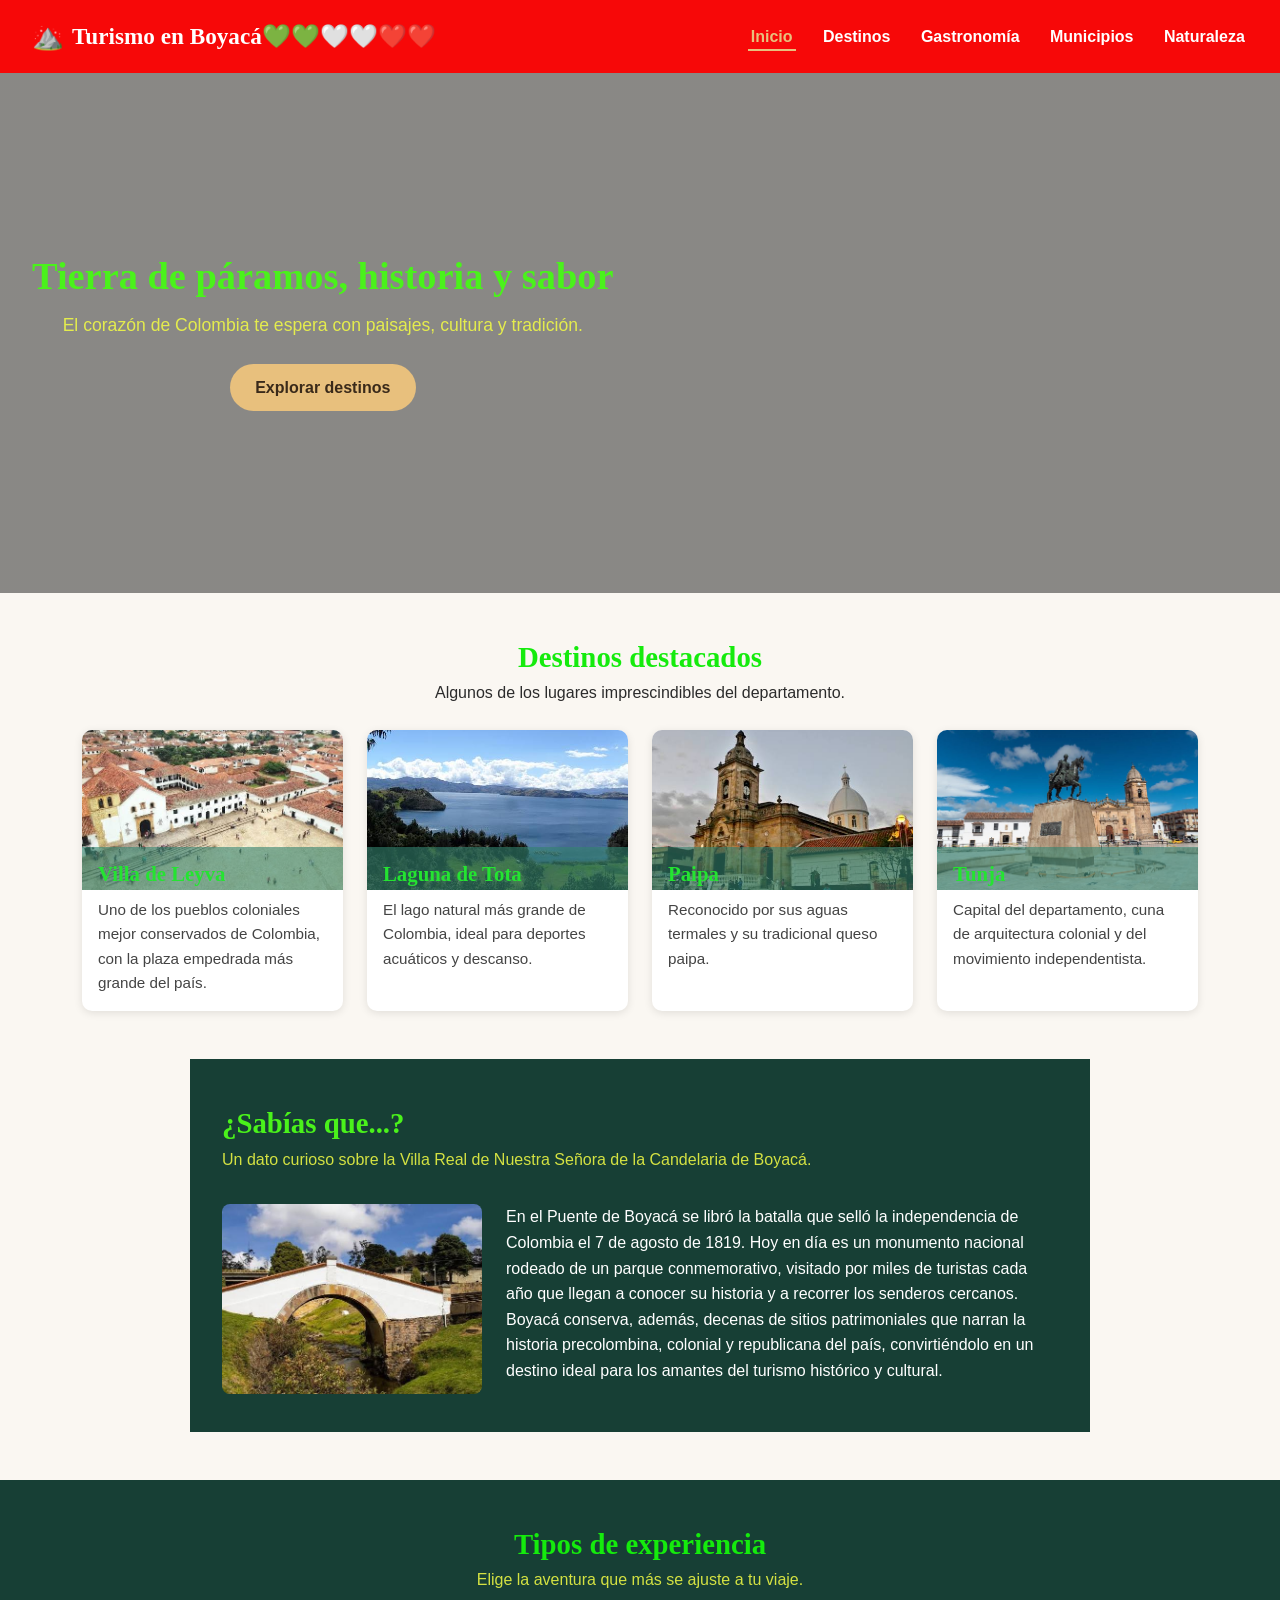
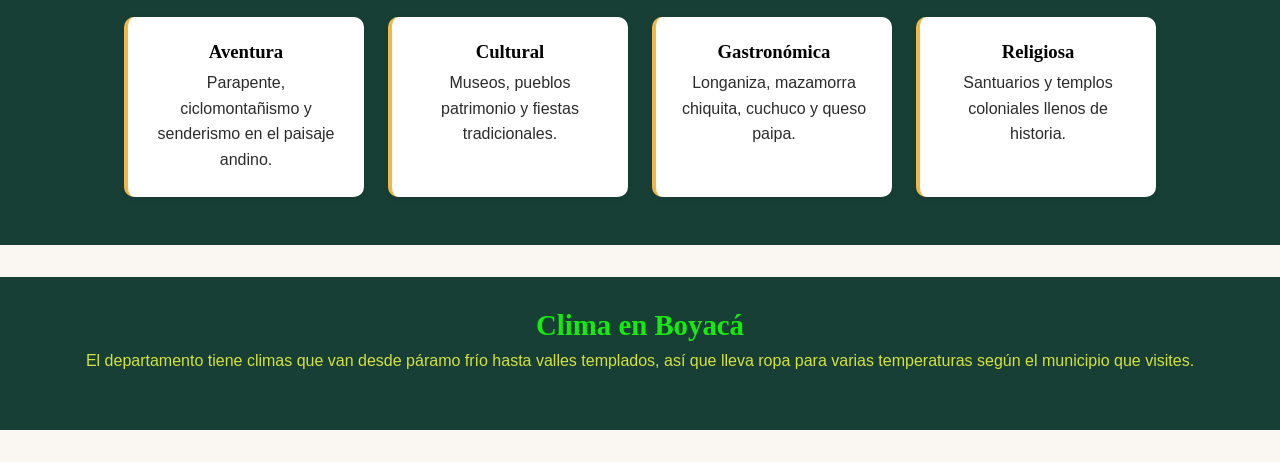
==== commit f26e33e7: "nose que poner" ====
--- a/index.html
+++ b/index.html
@@ -1,113 +1,155 @@
-<!DOCTYPE html>
+<!doctype html>
 <html lang="es">
-<head>
-    <meta charset="UTF-8">
-    <meta name="viewport" content="width=device-width, initial-scale=1.0">
-    <title> Turismo en Boyacá😊😊| Inicio</title>
-    <link rel="stylesheet" href="css/pagina_de_inicio.css">
-</head>
-<body>
+  <head>
+    <meta charset="UTF-8" />
+    <meta name="viewport" content="width=device-width, initial-scale=1.0" />
+    <title>Turismo en Boyacá😊😊| Inicio</title>
+    <link rel="stylesheet" href="css/pagina_de_inicio.css" />
+  </head>
+  <body>      
+    <header class="header">
+      <div class="logo">
+        <span class="logo-icono">⛰️</span>
+        <h1>Turismo en Boyacá💚💚🤍🤍❤️❤️</h1>
+      </div>
 
-    <header class="header">
-        <div class="logo">
-            <span class="logo-icono">⛰️</span>
-            <h1>Turismo en Boyacá💚💚🤍🤍❤️❤️</h1>
-        </div>
-
-        <nav class="nav">
-            <ul>
-                <li><a href="index.html" class="activo">Inicio</a></li>
-                <li><a href="destinos.html">Destinos</a></li>
-                <li><a href="gastronomia.html">Gastronomía</a></li>
-                <li><a href="municipios.html">Municipios</a></li>
-                <li><a href="naturaleza.html">Naturaleza</a></li>
-            </ul>
-        </nav>
+      <nav class="nav">
+        <ul>
+          <li><a href="index.html" class="activo">Inicio</a></li>
+          <li><a href="destinos.html">Destinos</a></li>
+          <li><a href="gastronomia.html">Gastronomía</a></li>
+          <li><a href="municipios.html">Municipios</a></li>
+          <li><a href="naturaleza.html">Naturaleza</a></li>
+        </ul>
+      </nav>
     </header>
 
-        <section class="hero">
-            <div class="hero-contenido">
-                <h2 class="hero-titulo">Tierra de páramos, historia y sabor</h2>
-                <p>El corazón de Colombia te espera con paisajes, cultura y tradición.</p>
-                <a href="destinos.html" class="btn">Explorar destinos</a>
-            </div>
-        </section>
+    <section class="hero">
+      <div class="hero-contenido">
+        <h2 class="hero-titulo">Tierra de páramos, historia y sabor</h2>
+        <p>
+          El corazón de Colombia te espera con paisajes, cultura y tradición.
+        </p>
+        <a href="destinos.html" class="btn">Explorar destinos</a>
+      </div>
+    </section>
 
-        <section class="destinos" id="destinos-destacados">
-            <h2>Destinos destacados</h2>
-            Algunos de los lugares imprescindibles del departamento.
-            <div class="destinos-grid">
-                <article class="tarjeta">
-                    <figure>
-                        <img src="https://images.unsplash.com/photo-1583531352515-8884af319dc1?w=500" alt="Villa de Leyva">
-                        <figcaption>Villa de Leyva</figcaption>
-                    </figure>
-                    <p>Uno de los pueblos coloniales mejor conservados de Colombia, con la plaza empedrada más grande del país.</p>
-                </article>
+    <section class="destinos" id="destinos-destacados">
+      <h2>Destinos destacados</h2>
+      Algunos de los lugares imprescindibles del departamento.
+      <div class="destinos-grid">
+        <article class="tarjeta">
+          <figure>
+            <img
+              src="resources/villa_de_leyva.jpg"
+              alt="Villa de Leyva"
+            />
+            <figcaption>Villa de Leyva</figcaption>
+          </figure>
+          <p>
+            Uno de los pueblos coloniales mejor conservados de Colombia, con la
+            plaza empedrada más grande del país.
+          </p>
+        </article>
 
-                <article class="tarjeta">
-                    <figure>
-                        <img src="https://images.unsplash.com/photo-1531968455001-5c5272a41129?w=500" alt="Lago de Tota">
-                        <figcaption>Lago de Tota</figcaption>
-                    </figure>
-                    <p>El lago natural más grande de Colombia, ideal para deportes acuáticos y descanso.</p>
-                </article>
+        <article class="tarjeta">
+          <figure>
+            <img
+              src="resources/laguna_de_tota.jpg"
+              alt="Laguna de Tota"
+            />
+            <figcaption>Laguna de Tota</figcaption>
+          </figure>
+          <p>
+            El lago natural más grande de Colombia, ideal para deportes
+            acuáticos y descanso.
+          </p>
+        </article>
 
-                <article class="tarjeta">
-                    <figure>
-                        <img src="https://images.unsplash.com/photo-1531572753322-ad063cecc140?w=500" alt="Paipa">
-                        <figcaption>Paipa</figcaption>
-                    </figure>
-                    <p>Reconocido por sus aguas termales y su tradicional queso paipa.</p>
-                </article>
+        <article class="tarjeta">
+          <figure>
+            <img
+              src="resources/paipa.jpg"
+              alt="Paipa"
+            />
+            <figcaption>Paipa</figcaption>
+          </figure>
+          <p>Reconocido por sus aguas termales y su tradicional queso paipa.</p>
+        </article>
 
-                <article class="tarjeta">
-                    <figure>
-                        <img src="https://images.unsplash.com/photo-1519681393784-d120267933ba?w=500" alt="Tunja">
-                        <figcaption>Tunja</figcaption>
-                    </figure>
-                    <p>Capital del departamento, cuna de arquitectura colonial y del movimiento independentista.</p>
-                </article>
-            </div>
-        </section>
+        <article class="tarjeta">
+          <figure>
+            <img
+              src="resources/tunja.jpg"
+              alt="Tunja"
+            />
+            <figcaption>Tunja</figcaption>
+          </figure>
+          <p>
+            Capital del departamento, cuna de arquitectura colonial y del
+            movimiento independentista.
+          </p>
+        </article>
+      </div>
+    </section>
 
-        <section class="resena">
-            <h2>¿Sabías que...?</h2>
-            <p>Un dato curioso sobre la Villa Real de Nuestra Señora de la Candelaria de Boyacá.</p>
+    <section class="resena">
+      <h2>¿Sabías que...?</h2>
+      <p>
+        Un dato curioso sobre la Villa Real de Nuestra Señora de la Candelaria
+        de Boyacá.
+      </p>
 
-            <article class="resena-contenido">
-                <img src="https://images.unsplash.com/photo-1560184897-ae75f418493e?w=400" alt="Puente de Boyacá" class="img-flotante">
-                <p>En el Puente de Boyacá se libró la batalla que selló la independencia de Colombia el 7 de agosto de 1819. Hoy en día es un monumento nacional rodeado de un parque conmemorativo, visitado por miles de turistas cada año que llegan a conocer su historia y a recorrer los senderos cercanos. Boyacá conserva, además, decenas de sitios patrimoniales que narran la historia precolombina, colonial y republicana del país, convirtiéndolo en un destino ideal para los amantes del turismo histórico y cultural.</p>
-            </article>
-        </section>
+      <article class="resena-contenido">
+        <img
+          src="resources/puente_boyaca.jpg"
+          alt="Puente de Boyacá"
+          class="img-flotante"
+        />
+        <p>
+          En el Puente de Boyacá se libró la batalla que selló la independencia
+          de Colombia el 7 de agosto de 1819. Hoy en día es un monumento
+          nacional rodeado de un parque conmemorativo, visitado por miles de
+          turistas cada año que llegan a conocer su historia y a recorrer los
+          senderos cercanos. Boyacá conserva, además, decenas de sitios
+          patrimoniales que narran la historia precolombina, colonial y
+          republicana del país, convirtiéndolo en un destino ideal para los
+          amantes del turismo histórico y cultural.
+        </p>
+      </article>
+    </section>
 
-        <section class="experiencias">
-            <h2>Tipos de experiencia</h2>
-            <p>Elige la aventura que más se ajuste a tu viaje.</p>
+    <section class="experiencias">
+      <h2>Tipos de experiencia</h2>
+      <p>Elige la aventura que más se ajuste a tu viaje.</p>
 
-            <div class="experiencias-lista">
-                <div class="experiencia-item">
-                    <h3>Aventura</h3>
-                    <p>Parapente, ciclomontañismo y senderismo en el paisaje andino.</p>
-                </div>
-                <div class="experiencia-item">
-                    <h3>Cultural</h3>
-                    <p>Museos, pueblos patrimonio y fiestas tradicionales.</p>
-                </div>
-                <div class="experiencia-item">
-                    <h3>Gastronómica</h3>
-                    <p>Longaniza, mazamorra chiquita, cuchuco y queso paipa.</p>
-                </div>
-                <div class="experiencia-item">
-                    <h3>Religiosa</h3>
-                    <p>Santuarios y templos coloniales llenos de historia.</p>
-                </div>
-            </div>
-        </section>
+      <div class="experiencias-lista">
+        <div class="experiencia-item">
+          <h3>Aventura</h3>
+          <p>Parapente, ciclomontañismo y senderismo en el paisaje andino.</p>
+        </div>
+        <div class="experiencia-item">
+          <h3>Cultural</h3>
+          <p>Museos, pueblos patrimonio y fiestas tradicionales.</p>
+        </div>
+        <div class="experiencia-item">
+          <h3>Gastronómica</h3>
+          <p>Longaniza, mazamorra chiquita, cuchuco y queso paipa.</p>
+        </div>
+        <div class="experiencia-item">
+          <h3>Religiosa</h3>
+          <p>Santuarios y templos coloniales llenos de historia.</p>
+        </div>
+      </div>
+    </section>
 
-        <aside class="dato-clima">
-            <h2>Clima en Boyacá</h2>
-            <p>El departamento tiene climas que van desde páramo frío hasta valles templados, así que lleva ropa para varias temperaturas según el municipio que visites.</p>
-        </aside>
-</body>
+    <section class="dato-clima">
+      <h2>Clima en Boyacá</h2>
+      <p>
+        El departamento tiene climas que van desde páramo frío hasta valles
+        templados, así que lleva ropa para varias temperaturas según el
+        municipio que visites.
+      </p>
+    </section>
+  </body>
 </html>
--- a/css/pagina_de_inicio.css
+++ b/css/pagina_de_inicio.css
@@ -91,7 +91,7 @@
 }
 
 .hero-contenido {
-  animation: aparecer 3.6s ease-out;
+  animation: aparecer 2.5s ease-out;
   max-width: 650px;
 }
 
